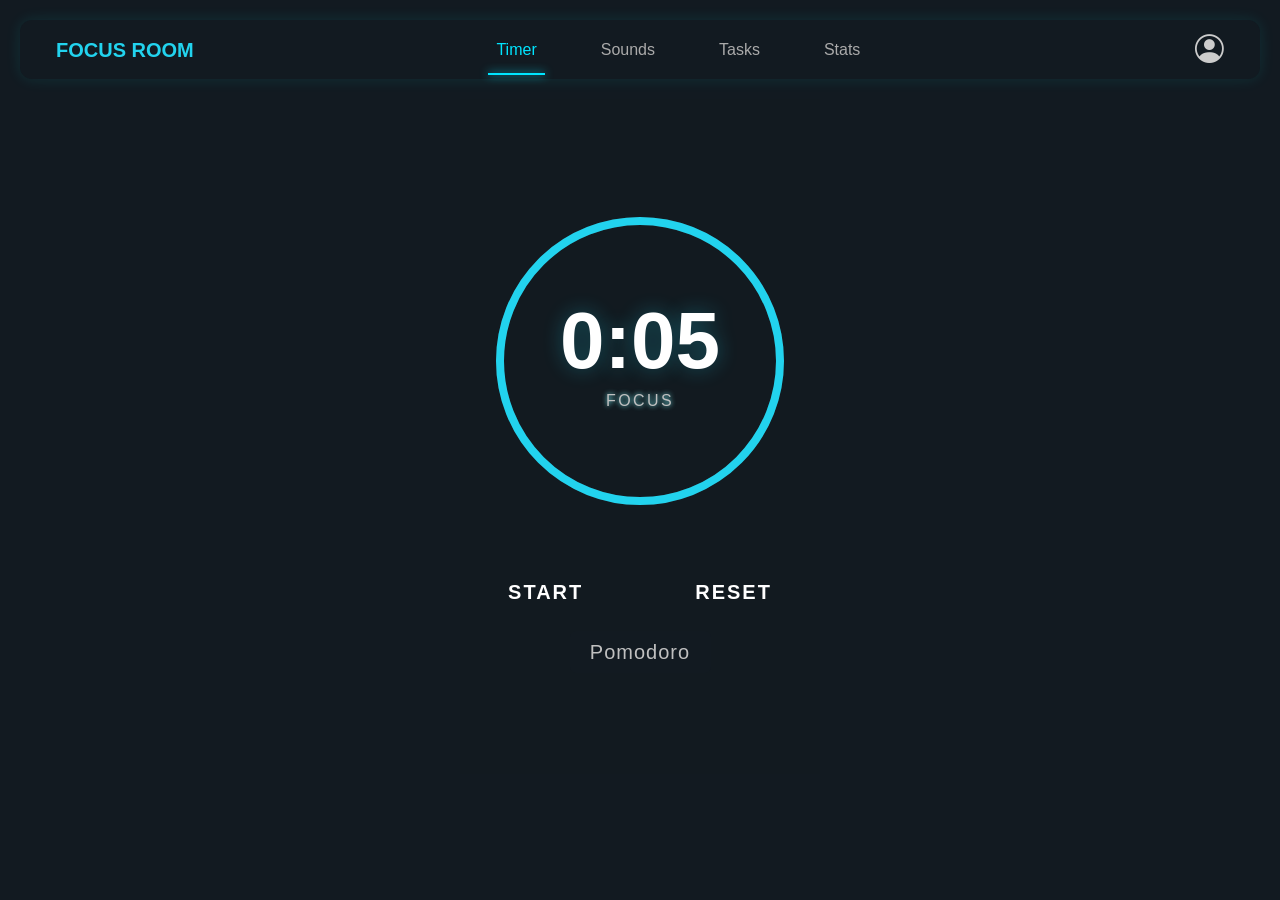
==== index.html @ 8d2d7c2c "chore: move index.html to root for deployment" ====
<!DOCTYPE html>
<html lang="en">
<head>
  <meta charset="UTF-8">
  <meta name="viewport" content="width=device-width, initial-scale=1.0">
  <link href="https://cdn.jsdelivr.net/npm/bootstrap@5.3.0/dist/css/bootstrap.min.css" rel="stylesheet">
  <link rel="stylesheet" href="https://cdn.jsdelivr.net/npm/bootstrap-icons@1.10.5/font/bootstrap-icons.css">
  <link rel="stylesheet" href="../assets/style.css">
  <title>Focus_Room</title>
</head>
<body>
    <nav class="navbar navbar-expand-lg custom-navbar px-4">
  <div class="container-fluid">

    <a class="navbar-brand fw-bold text-info" href="index.html">
      FOCUS ROOM
    </a>

    <button class="navbar-toggler" type="button" data-bs-toggle="collapse" data-bs-target="#navMenu">
      <span class="navbar-toggler-icon"></span>
    </button>

      <div class="collapse navbar-collapse justify-content-center" id="navMenu">
      <ul class="navbar-nav gap-5">

        <li class="nav-item">
          <a class="nav-link active-link" href="index.html">Timer</a>
        </li>

        <li class="nav-item">
          <a class="nav-link" href="sounds.html">Sounds</a>
        </li>

        <li class="nav-item">
          <a class="nav-link" href="tasks.html">Tasks</a>
        </li>

        <li class="nav-item">
          <a class="nav-link" href="stats.html">Stats</a>
        </li>

      </ul>
    </div>

    <div class="profile-icon ms-md-5">
      <i class="bi bi-person-circle"></i>
    </div>

  </div>
</nav>


<div class="container">
<main class="d-flex flex-column align-items-center justify-content-center min-vh-75">
    <div class="timer-container d-flex align-items-center justify-content-center position-relative">
        <svg class="progress-ring" width="300" height="300">
            <circle class="progress-ring-background" stroke="rgba(255,255,255,0.1)" stroke-width="8" fill="transparent" r="140" cx="150" cy="150"/>
            <circle class="progress-ring-circle" stroke="#22d3ee" stroke-width="8" stroke-linecap="round" fill="transparent" r="140" cx="150" cy="150"/>
        </svg>
        
        <div class="timer-display position-absolute text-center">
            <h1 id="timer-countdown" class="display-1 fw-bold mb-0">25:00</h1>
            <p id="timer-label" class="text-uppercase tracking-widest text-muted">Focus</p>
        </div>
    </div>

    <div class="controls mt-5 d-flex gap-3">
        <button id="start-btn" class="btn btn-outline-cyan btn-lg px-5">START</button>
        <button id="reset-btn" class="btn btn-outline-cyan btn-lg px-5">RESET</button>
    </div>
  <!-- Mode Selector -->
  <div class="mt-3">
    <select class="form-select w-auto mx-auto btn btn-outline-cyan" id="timer-mode">
      <option value="Pomodoro">Pomodoro</option>
      <option value="Short Break">Short Break</option>
      <option value="Long Break">Long Break</option>
    </select>
  </div>
</main>
</div>


<script src="https://cdn.jsdelivr.net/npm/bootstrap@5.3.0/dist/js/bootstrap.bundle.min.js"></script>
<script src="../js/timer.js"></script>
</body>
</html>
---- assets/style.css ----
body {
  background: #121A21;
  color: white;
  font-family: 'Segoe UI', sans-serif;
}

/* Navbar */
.custom-navbar {
  background: #121A21;
  backdrop-filter: blur(10px);
  border-radius: 12px;
  margin: 20px;
  box-shadow: 0 0 15px rgba(0, 255, 255, 0.1);
  position: sticky;
    top: 0;
    z-index: 1050;
}

.nav-link {
  color: #aaa;
  position: relative;
  transition: 0.3s;
}

.nav-link:hover {
  color: #00e5ff;
  transform: scale(1);
}

.active-link {
  color: #00e5ff !important;
}

.active-link::after {
  content: "";
  position: absolute;
  width: 100%;
  height: 2px;
  background: #00e5ff;
  bottom: -5px;
  left: 0;
  box-shadow: 0 0 10px #00e5ff;
}

.profile-icon {
  font-size: 1.8rem;
  color: #ccc;
}

/* Timer Layout */
.min-vh-75 {
    min-height: 75vh;
}

.timer-container {
    width: 320px;
    height: 320px;
}

/* SVG Ring Animation Setup */
.progress-ring-circle {
    transition: stroke-dashoffset 0.35s;
    transform: rotate(-90deg);
    transform-origin: 50% 50%;
    /* These values represent the circumference (2 * PI * r) */
    stroke-dasharray: 880; 
    stroke-dashoffset: 0;
}

.timer-display h1 {
    font-size: 5rem;
    text-shadow: 0 0 20px rgba(34, 211, 238, 0.3);
} 

/* Custom Cyan Button */
.btn-outline-cyan {
    color: var(--accent-cyan);
    border: 2px solid var(--accent-cyan);
    background: transparent;
    transition: 0.3s;
    font-weight: 700;
    letter-spacing: 2px;
}

.btn-outline-cyan:hover {
    background: var(--accent-cyan);
    color: var(--bg-dark);
    box-shadow: 0 0 20px rgba(34, 211, 238, 0.4);
}

.tracking-widest {
    letter-spacing: 0.2em;
}



* {
	margin: 0;
	padding: 0;
	box-sizing: border-box;
	
}

main{
	display: flex;
	justify-content: center;
	align-items: center;
	min-height: 100vh;
	background: rgba(18, 26, 33, 0.9);
	font-family: 'Segoe UI', sans-serif;
	
}

.container {
	display: flex;
	justify-content: center;
	align-items: center;
	width: 100%;
	height: 100%;
	padding: 0 20px;
	
}

.todo-app {
	width: 100%;
	max-width: 400px;
	padding: 2rem;
	display: flex;
	justify-content: center;
	align-items: center;
	flex-direction: column;
	gap: 30px;
	color: #00e5ff;
	border-radius: 20px;
	box-shadow: 0 0 20px rgba(34, 211, 238, 0.4);
	border: 3px solid rgba(34, 211, 238);
	backdrop-filter: blur(10px);
}

.todo-app h1 {
	font-size: 2rem;
	color: white;
}

.input-area {
	display: flex;
	justify-content: space-between;
	align-items: center;
	width: 100%;
}

.input-area input {
	flex: 1;
	padding: 10px 17px;
	font-size: 1.1rem;
	border: none;
	outline: none;
	border-radius: 22px;
	background: black;
	color: #dbdbdb;
}

.input-area button {
	display: flex;
	justify-content: center;
	align-items: center;
	margin-left: 10px;
	padding: 8px;
	border-radius: 50%;
	color: white;
	font-size: 1.1rem;
	background: black;
	border: 2px solid rgba(34, 211, 238, 0.2);
	cursor: pointer;
	transition: all 0.2s ease;
}

.input-area button:hover {
	transform: scale(1.1);
	background: rgba(34, 211, 238, 0.5);
}

.todos-container {
	display: flex;
	align-items: center;
	justify-content: center;
}

#task-list {
	width: 100%;
	
}

.empty-image {
	width: 90px;
	height: 90px;
	
}

#task-list li{
	display: flex;
	align-items: center;
	justify-content: space-between;
	background: black;
	margin-bottom: 10px;
	padding: 8px 10px;
	border-radius: 30px;
	font-size: 1.2rem;
	color: #00e5ff; /*task list text*/
	position: relative;
	transition: box-shadow 0.2s ease;
}

#task-list li:hover {
	box-shadow: 0 0 15px rgba(0, 255, 255, 0.1);
}

#task-list li .checkbox {
	min-width: 20px;
	height: 20px;
	border: 2px solid rgba(34, 211, 238, 0.5);
	background: transparent;
	border-radius: 70%;
	appearance: none;
	cursor: pointer;
	transition: all 0.2s ease;
}

#task-list li .checkbox:checked {
	background: rgba(34, 211, 238, 0.5);
	transform: scale(1.1);
}

#task-list li .checkbox:checked::before {
	content: '\2713';
	color: white;
	display: flex;
	justify-content: center;
	align-items: center;
	font-size: 1rem;
}

#task-list li span {
	flex: 1;
	margin-left: 10px;
	word-wrap: break-word;
}

#task-list li.completed span {
	/*text-decoration: 2px line-through grey;*/
	color: grey;
	
}

.task-buttons {
	display: flex;
	gap: 10px;
	margin-right:auto;
}

.task-buttons button {
	background: rgba(255,255,255,0.2);
	border: none;
	border-radius: 50%;
	width: 20px;
	height: 20px;
	color: white;
	font-size: 0.8rem;
	cursor: pointer;
	transition: all 0.2s ease;
	display: flex;
	justify-content: center;
	align-items: center;
	
}

.task-buttons button:hover {
	transform : scale(1.2);
}

.task-buttons .edit-btn {
	background: #ffbf00;
}

.stat-container {
	padding: 15px 20px;
	border-radius: 10px;
	border: 2px solid rgba(34, 211, 238, 0.2);
	display: flex;
	justify-content: space-between;
	align-items: center;
	gap: 20px;
	width: 100%;
}

.details {
	width: 100%;
}

.details h3 {
	color: white;
}

#progressbar {
	width: 100%;
	height: 7px;
	background: rgba(34, 211, 238, 0.3);
	border-radius: relative;
	margin-top: 15px;
}

#progress {
	width: 50%;
	height: 100%;
	background: rgba(34, 211, 238);
	border-radius: 20px;
	transition: width 0.3s ease;
}

#numbers {
	display: flex;
	align-items: center;
	justify-content: center;
	width: 80px;
	height: 80px;
	background: rgba(34, 211, 238, 0.1);
	border: 2px solid rgba(34, 211, 238, 0.2);
	font-weight: bold;
	color: white;
	border-radius: 50%;
	font-size: 1.5rem;
}

@media (max-width: 600px) {
	.container {
		margin: 0 20px;
		padding: 0 10px;
	}
	.todo-app {
		padding: 1.5rem;
		gap: 20px;
	}

	#numbers {
		width: 60px;
		height: 60px;
		font-size: 1rem;
	}

	.input-size input {
		font-size: 1rem;
	}

	#task-list li {
		font-size: 1rem;
	}
} 
#timer-label{
    color: #C0C0C0 !important ;
    font-weight: 400;
    text-shadow: 0 0 5px #7df9ff;
}

#timer-mode{
    background-color: #121A21;     
    color: #C0C0C0;  
    font-weight: 500;   
    font-size: 20px;    
    letter-spacing: 1px;
    border: none;
}

/*Stats Css*/
.tracking-widest {
    letter-spacing: 0.15em;
}

.card.glow {
    border-width: 2px !important;
    border-radius: 12px;
    box-shadow: 0 0 15px rgba(0, 242, 255, 0.1); 
    transition: all 0.3s ease;
}

.card.glow:hover {
    box-shadow: 0 0 25px rgba(0, 242, 255, 0.25);
    transform: translateY(-2px);
	cursor: pointer;
}

.border-info {
    border-color: #22d3ee !important; 
}

.text-info {
    color: #22d3ee !important;
}

.display-1.text-info {
    text-shadow: 0 0 20px rgba(0, 242, 255, 0.5);
}

#weeklyChart {
    width: 100% !important;
    height: 250px !important;
}
/* Custom grid for 5 columns on large screens */
.sound-main{
	/*margin: 20px 0;*/
	background: rgba(18, 26, 33, 0.9);
	display: flex;
    flex-direction: column;
    align-items: center;  /* Horizontal centering */
    justify-content: center; 
    min-height: 80vh;     /* Ensures it takes up the screen */
    padding-top: 40px;
}


main .container {
    width: 100%;
}


@media (min-width: 992px) {
    .col-lg-2-4 {
        flex: 0 0 auto;
        width: 20%;
    }
}

.sound-card {
    background: rgba(18, 26, 33, 0.8) !important;
    border: 1px solid rgba(34, 211, 238, 0.2) !important;
    border-radius: 20px !important;
    backdrop-filter: blur(12px);
    text-align: center;
    transition: all 0.3s ease;
    cursor: pointer;
    user-select: none;
}

.sound-card:hover {
    border-color: var(--accent-cyan) !important;
    transform: scale(1.01);
	/*background: var(--accent-cyan);*/
    color: var(--bg-dark);
    box-shadow: 0 0 10px rgba(34, 211, 238, 0.4);
}

.sound-card.active {
    background: rgba(34, 211, 238, 0.1) !important;
    border-color: var(--accent-cyan) !important;
    box-shadow: 0 0 15px rgba(34, 211, 238, 0.2);
}

.icon-display {
    font-size: 2.5rem;
    color: white;
    margin-bottom: 10px;
    display: block;
}

.card-title {
    color: white;
    font-size: 1.3rem;
    font-weight: bold;
}

/* Status Dot Indicator */
.status-indicator {
    margin-top: 10px;
    display: flex;
    align-items: center;
    justify-content: center;
    gap: 8px;
}

.dot {
    height: 8px;
    width: 8px;
    background: var(--accent-cyan);
    border-radius: 50%;
    display: inline-block;
}

.active .dot {
    background: var(--accent-cyan);
    box-shadow: 0 0 8px var(--accent-cyan);
}

.active .status-text {
    color: var(--accent-cyan);
    font-weight: bold;
}

/* MUTE ICON DEFAULT (UNMUTED = WHITE) */
.mute-toggle {
    color: white;
    cursor: pointer;
    transition: 0.2s ease;
}

/* MUTED STATE */
.mute-toggle.muted {
    color: grey;
}

/* PLAY / PAUSE BUTTON STYLE */
.play-btn,
.pause-btn {
    width: 30px;
    height: 30px;
    border-radius: 50%;
    background-color: #6c757d; /* bootstrap grey */
    border: none;
    display: flex;
    align-items: center;
    justify-content: center;
    padding: 0;
}

/* ICON INSIDE BUTTON */
.play-btn i,
.pause-btn{
    color: white;
    font-size: 1.2rem;
}

/* HOVER EFFECT */
.play-btn:hover,
.pause-btn:hover {
    background: rgba(34, 211, 238, 0.5);
}
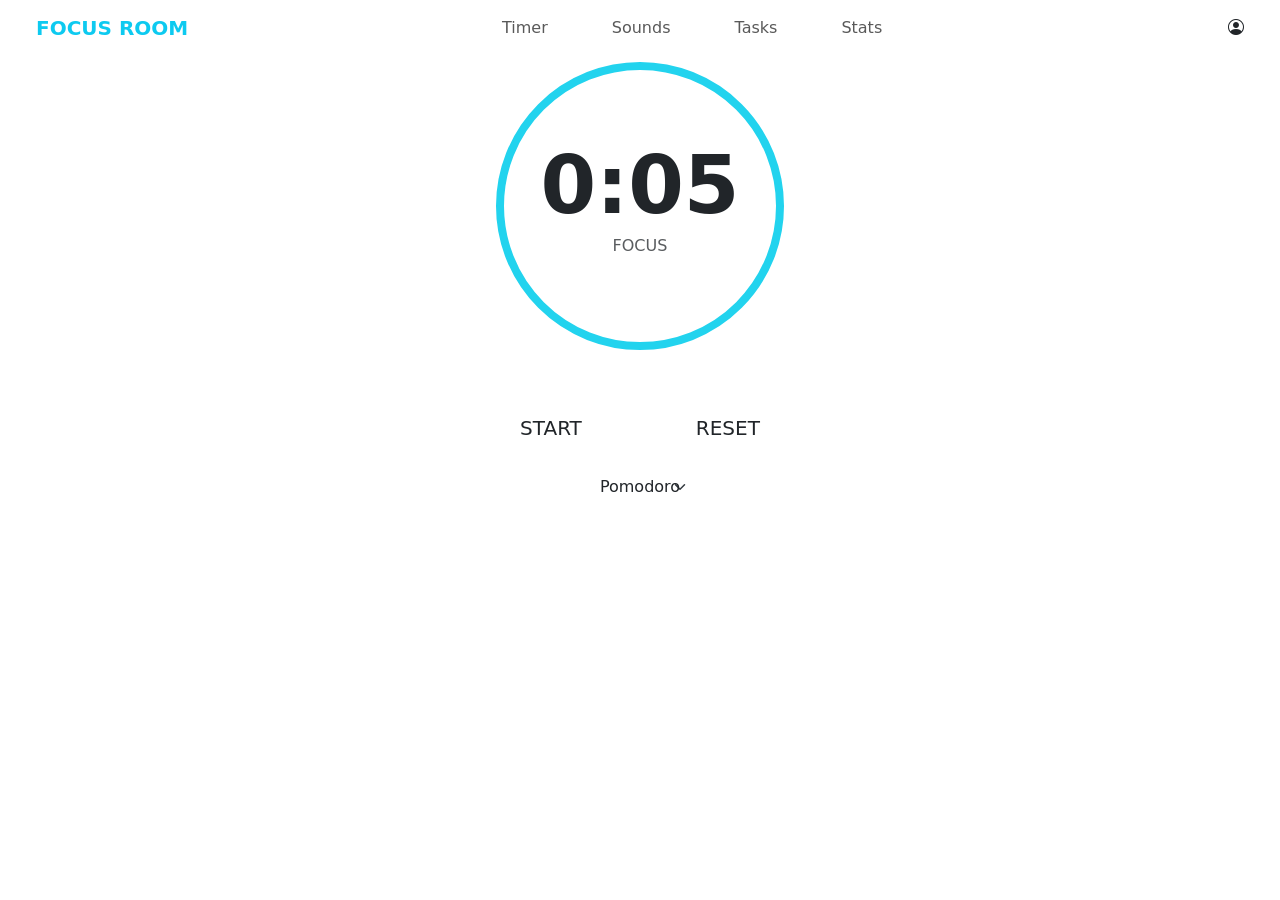
==== commit 17cd680d: "set up the correct path" ====
--- a/index.html
+++ b/index.html
@@ -5,7 +5,7 @@
   <meta name="viewport" content="width=device-width, initial-scale=1.0">
   <link href="https://cdn.jsdelivr.net/npm/bootstrap@5.3.0/dist/css/bootstrap.min.css" rel="stylesheet">
   <link rel="stylesheet" href="https://cdn.jsdelivr.net/npm/bootstrap-icons@1.10.5/font/bootstrap-icons.css">
-  <link rel="stylesheet" href="../assets/style.css">
+  <link rel="stylesheet" href="../Focus-Room/assets/style.css">
   <title>Focus_Room</title>
 </head>
 <body>
@@ -28,15 +28,15 @@
         </li>
 
         <li class="nav-item">
-          <a class="nav-link" href="sounds.html">Sounds</a>
+          <a class="nav-link" href="../Focus-Room/assets/sounds.html">Sounds</a>
         </li>
 
         <li class="nav-item">
-          <a class="nav-link" href="tasks.html">Tasks</a>
+          <a class="nav-link" href="../Focus-Room/assets/tasks.html">Tasks</a>
         </li>
 
         <li class="nav-item">
-          <a class="nav-link" href="stats.html">Stats</a>
+          <a class="nav-link" href="../Focus-Room/assets/stats.html">Stats</a>
         </li>
 
       </ul>
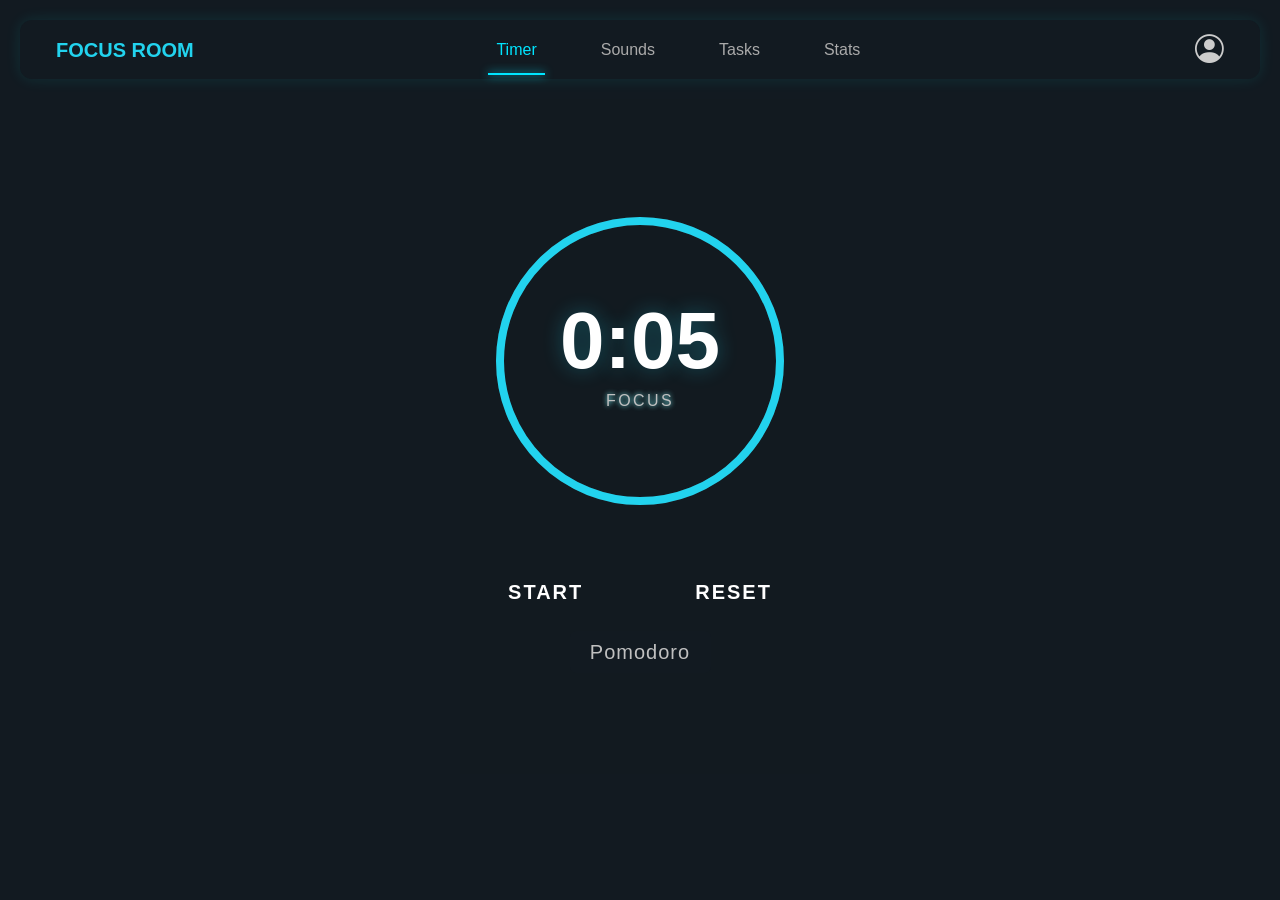
==== commit 06f9e220: "Path  correction" ====
--- a/index.html
+++ b/index.html
@@ -5,7 +5,7 @@
   <meta name="viewport" content="width=device-width, initial-scale=1.0">
   <link href="https://cdn.jsdelivr.net/npm/bootstrap@5.3.0/dist/css/bootstrap.min.css" rel="stylesheet">
   <link rel="stylesheet" href="https://cdn.jsdelivr.net/npm/bootstrap-icons@1.10.5/font/bootstrap-icons.css">
-  <link rel="stylesheet" href="../Focus-Room/assets/style.css">
+  <link rel="stylesheet" href="assets/style.css">
   <title>Focus_Room</title>
 </head>
 <body>
@@ -28,15 +28,15 @@
         </li>
 
         <li class="nav-item">
-          <a class="nav-link" href="../Focus-Room/assets/sounds.html">Sounds</a>
+          <a class="nav-link" href="assets/sounds.html">Sounds</a>
         </li>
 
         <li class="nav-item">
-          <a class="nav-link" href="../Focus-Room/assets/tasks.html">Tasks</a>
+          <a class="nav-link" href="assets/tasks.html">Tasks</a>
         </li>
 
         <li class="nav-item">
-          <a class="nav-link" href="../Focus-Room/assets/stats.html">Stats</a>
+          <a class="nav-link" href="assets/stats.html">Stats</a>
         </li>
 
       </ul>
@@ -81,6 +81,6 @@
 
 
 <script src="https://cdn.jsdelivr.net/npm/bootstrap@5.3.0/dist/js/bootstrap.bundle.min.js"></script>
-<script src="../js/timer.js"></script>
+<script src="js/timer.js"></script>
 </body>
 </html>
--- a/assets/style.css
+++ b/assets/style.css
@@ -0,0 +1,536 @@
+body {
+  background: #121A21;
+  color: white;
+  font-family: 'Segoe UI', sans-serif;
+}
+
+/* Navbar */
+.custom-navbar {
+  background: #121A21;
+  backdrop-filter: blur(10px);
+  border-radius: 12px;
+  margin: 20px;
+  box-shadow: 0 0 15px rgba(0, 255, 255, 0.1);
+  position: sticky;
+    top: 0;
+    z-index: 1050;
+}
+
+.nav-link {
+  color: #aaa;
+  position: relative;
+  transition: 0.3s;
+}
+
+.nav-link:hover {
+  color: #00e5ff;
+  transform: scale(1);
+}
+
+.active-link {
+  color: #00e5ff !important;
+}
+
+.active-link::after {
+  content: "";
+  position: absolute;
+  width: 100%;
+  height: 2px;
+  background: #00e5ff;
+  bottom: -5px;
+  left: 0;
+  box-shadow: 0 0 10px #00e5ff;
+}
+
+.profile-icon {
+  font-size: 1.8rem;
+  color: #ccc;
+}
+
+/* Timer Layout */
+.min-vh-75 {
+    min-height: 75vh;
+}
+
+.timer-container {
+    width: 320px;
+    height: 320px;
+}
+
+/* SVG Ring Animation Setup */
+.progress-ring-circle {
+    transition: stroke-dashoffset 0.35s;
+    transform: rotate(-90deg);
+    transform-origin: 50% 50%;
+    /* These values represent the circumference (2 * PI * r) */
+    stroke-dasharray: 880; 
+    stroke-dashoffset: 0;
+}
+
+.timer-display h1 {
+    font-size: 5rem;
+    text-shadow: 0 0 20px rgba(34, 211, 238, 0.3);
+} 
+
+/* Custom Cyan Button */
+.btn-outline-cyan {
+    color: var(--accent-cyan);
+    border: 2px solid var(--accent-cyan);
+    background: transparent;
+    transition: 0.3s;
+    font-weight: 700;
+    letter-spacing: 2px;
+}
+
+.btn-outline-cyan:hover {
+    background: var(--accent-cyan);
+    color: var(--bg-dark);
+    box-shadow: 0 0 20px rgba(34, 211, 238, 0.4);
+}
+
+.tracking-widest {
+    letter-spacing: 0.2em;
+}
+
+
+
+* {
+	margin: 0;
+	padding: 0;
+	box-sizing: border-box;
+	
+}
+
+main{
+	display: flex;
+	justify-content: center;
+	align-items: center;
+	min-height: 100vh;
+	background: rgba(18, 26, 33, 0.9);
+	font-family: 'Segoe UI', sans-serif;
+	
+}
+
+.container {
+	display: flex;
+	justify-content: center;
+	align-items: center;
+	width: 100%;
+	height: 100%;
+	padding: 0 20px;
+	
+}
+
+.todo-app {
+	width: 100%;
+	max-width: 400px;
+	padding: 2rem;
+	display: flex;
+	justify-content: center;
+	align-items: center;
+	flex-direction: column;
+	gap: 30px;
+	color: #00e5ff;
+	border-radius: 20px;
+	box-shadow: 0 0 20px rgba(34, 211, 238, 0.4);
+	border: 3px solid rgba(34, 211, 238);
+	backdrop-filter: blur(10px);
+}
+
+.todo-app h1 {
+	font-size: 2rem;
+	color: white;
+}
+
+.input-area {
+	display: flex;
+	justify-content: space-between;
+	align-items: center;
+	width: 100%;
+}
+
+.input-area input {
+	flex: 1;
+	padding: 10px 17px;
+	font-size: 1.1rem;
+	border: none;
+	outline: none;
+	border-radius: 22px;
+	background: black;
+	color: #dbdbdb;
+}
+
+.input-area button {
+	display: flex;
+	justify-content: center;
+	align-items: center;
+	margin-left: 10px;
+	padding: 8px;
+	border-radius: 50%;
+	color: white;
+	font-size: 1.1rem;
+	background: black;
+	border: 2px solid rgba(34, 211, 238, 0.2);
+	cursor: pointer;
+	transition: all 0.2s ease;
+}
+
+.input-area button:hover {
+	transform: scale(1.1);
+	background: rgba(34, 211, 238, 0.5);
+}
+
+.todos-container {
+	display: flex;
+	align-items: center;
+	justify-content: center;
+}
+
+#task-list {
+	width: 100%;
+	
+}
+
+.empty-image {
+	width: 90px;
+	height: 90px;
+	
+}
+
+#task-list li{
+	display: flex;
+	align-items: center;
+	justify-content: space-between;
+	background: black;
+	margin-bottom: 10px;
+	padding: 8px 10px;
+	border-radius: 30px;
+	font-size: 1.2rem;
+	color: #00e5ff; /*task list text*/
+	position: relative;
+	transition: box-shadow 0.2s ease;
+}
+
+#task-list li:hover {
+	box-shadow: 0 0 15px rgba(0, 255, 255, 0.1);
+}
+
+#task-list li .checkbox {
+	min-width: 20px;
+	height: 20px;
+	border: 2px solid rgba(34, 211, 238, 0.5);
+	background: transparent;
+	border-radius: 70%;
+	appearance: none;
+	cursor: pointer;
+	transition: all 0.2s ease;
+}
+
+#task-list li .checkbox:checked {
+	background: rgba(34, 211, 238, 0.5);
+	transform: scale(1.1);
+}
+
+#task-list li .checkbox:checked::before {
+	content: '\2713';
+	color: white;
+	display: flex;
+	justify-content: center;
+	align-items: center;
+	font-size: 1rem;
+}
+
+#task-list li span {
+	flex: 1;
+	margin-left: 10px;
+	word-wrap: break-word;
+}
+
+#task-list li.completed span {
+	/*text-decoration: 2px line-through grey;*/
+	color: grey;
+	
+}
+
+.task-buttons {
+	display: flex;
+	gap: 10px;
+	margin-right:auto;
+}
+
+.task-buttons button {
+	background: rgba(255,255,255,0.2);
+	border: none;
+	border-radius: 50%;
+	width: 20px;
+	height: 20px;
+	color: white;
+	font-size: 0.8rem;
+	cursor: pointer;
+	transition: all 0.2s ease;
+	display: flex;
+	justify-content: center;
+	align-items: center;
+	
+}
+
+.task-buttons button:hover {
+	transform : scale(1.2);
+}
+
+.task-buttons .edit-btn {
+	background: #ffbf00;
+}
+
+.stat-container {
+	padding: 15px 20px;
+	border-radius: 10px;
+	border: 2px solid rgba(34, 211, 238, 0.2);
+	display: flex;
+	justify-content: space-between;
+	align-items: center;
+	gap: 20px;
+	width: 100%;
+}
+
+.details {
+	width: 100%;
+}
+
+.details h3 {
+	color: white;
+}
+
+#progressbar {
+	width: 100%;
+	height: 7px;
+	background: rgba(34, 211, 238, 0.3);
+	border-radius: relative;
+	margin-top: 15px;
+}
+
+#progress {
+	width: 50%;
+	height: 100%;
+	background: rgba(34, 211, 238);
+	border-radius: 20px;
+	transition: width 0.3s ease;
+}
+
+#numbers {
+	display: flex;
+	align-items: center;
+	justify-content: center;
+	width: 80px;
+	height: 80px;
+	background: rgba(34, 211, 238, 0.1);
+	border: 2px solid rgba(34, 211, 238, 0.2);
+	font-weight: bold;
+	color: white;
+	border-radius: 50%;
+	font-size: 1.5rem;
+}
+
+@media (max-width: 600px) {
+	.container {
+		margin: 0 20px;
+		padding: 0 10px;
+	}
+	.todo-app {
+		padding: 1.5rem;
+		gap: 20px;
+	}
+
+	#numbers {
+		width: 60px;
+		height: 60px;
+		font-size: 1rem;
+	}
+
+	.input-size input {
+		font-size: 1rem;
+	}
+
+	#task-list li {
+		font-size: 1rem;
+	}
+} 
+#timer-label{
+    color: #C0C0C0 !important ;
+    font-weight: 400;
+    text-shadow: 0 0 5px #7df9ff;
+}
+
+#timer-mode{
+    background-color: #121A21;     
+    color: #C0C0C0;  
+    font-weight: 500;   
+    font-size: 20px;    
+    letter-spacing: 1px;
+    border: none;
+}
+
+/*Stats Css*/
+.tracking-widest {
+    letter-spacing: 0.15em;
+}
+
+.card.glow {
+    border-width: 2px !important;
+    border-radius: 12px;
+    box-shadow: 0 0 15px rgba(0, 242, 255, 0.1); 
+    transition: all 0.3s ease;
+}
+
+.card.glow:hover {
+    box-shadow: 0 0 25px rgba(0, 242, 255, 0.25);
+    transform: translateY(-2px);
+	cursor: pointer;
+}
+
+.border-info {
+    border-color: #22d3ee !important; 
+}
+
+.text-info {
+    color: #22d3ee !important;
+}
+
+.display-1.text-info {
+    text-shadow: 0 0 20px rgba(0, 242, 255, 0.5);
+}
+
+#weeklyChart {
+    width: 100% !important;
+    height: 250px !important;
+}
+/* Custom grid for 5 columns on large screens */
+.sound-main{
+	/*margin: 20px 0;*/
+	background: rgba(18, 26, 33, 0.9);
+	display: flex;
+    flex-direction: column;
+    align-items: center;  /* Horizontal centering */
+    justify-content: center; 
+    min-height: 80vh;     /* Ensures it takes up the screen */
+    padding-top: 40px;
+}
+
+
+main .container {
+    width: 100%;
+}
+
+
+@media (min-width: 992px) {
+    .col-lg-2-4 {
+        flex: 0 0 auto;
+        width: 20%;
+    }
+}
+
+.sound-card {
+    background: rgba(18, 26, 33, 0.8) !important;
+    border: 1px solid rgba(34, 211, 238, 0.2) !important;
+    border-radius: 20px !important;
+    backdrop-filter: blur(12px);
+    text-align: center;
+    transition: all 0.3s ease;
+    cursor: pointer;
+    user-select: none;
+}
+
+.sound-card:hover {
+    border-color: var(--accent-cyan) !important;
+    transform: scale(1.01);
+	/*background: var(--accent-cyan);*/
+    color: var(--bg-dark);
+    box-shadow: 0 0 10px rgba(34, 211, 238, 0.4);
+}
+
+.sound-card.active {
+    background: rgba(34, 211, 238, 0.1) !important;
+    border-color: var(--accent-cyan) !important;
+    box-shadow: 0 0 15px rgba(34, 211, 238, 0.2);
+}
+
+.icon-display {
+    font-size: 2.5rem;
+    color: white;
+    margin-bottom: 10px;
+    display: block;
+}
+
+.card-title {
+    color: white;
+    font-size: 1.3rem;
+    font-weight: bold;
+}
+
+/* Status Dot Indicator */
+.status-indicator {
+    margin-top: 10px;
+    display: flex;
+    align-items: center;
+    justify-content: center;
+    gap: 8px;
+}
+
+.dot {
+    height: 8px;
+    width: 8px;
+    background: var(--accent-cyan);
+    border-radius: 50%;
+    display: inline-block;
+}
+
+.active .dot {
+    background: var(--accent-cyan);
+    box-shadow: 0 0 8px var(--accent-cyan);
+}
+
+.active .status-text {
+    color: var(--accent-cyan);
+    font-weight: bold;
+}
+
+/* MUTE ICON DEFAULT (UNMUTED = WHITE) */
+.mute-toggle {
+    color: white;
+    cursor: pointer;
+    transition: 0.2s ease;
+}
+
+/* MUTED STATE */
+.mute-toggle.muted {
+    color: grey;
+}
+
+/* PLAY / PAUSE BUTTON STYLE */
+.play-btn,
+.pause-btn {
+    width: 30px;
+    height: 30px;
+    border-radius: 50%;
+    background-color: #6c757d; /* bootstrap grey */
+    border: none;
+    display: flex;
+    align-items: center;
+    justify-content: center;
+    padding: 0;
+}
+
+/* ICON INSIDE BUTTON */
+.play-btn i,
+.pause-btn{
+    color: white;
+    font-size: 1.2rem;
+}
+
+/* HOVER EFFECT */
+.play-btn:hover,
+.pause-btn:hover {
+    background: rgba(34, 211, 238, 0.5);
+}
+
+
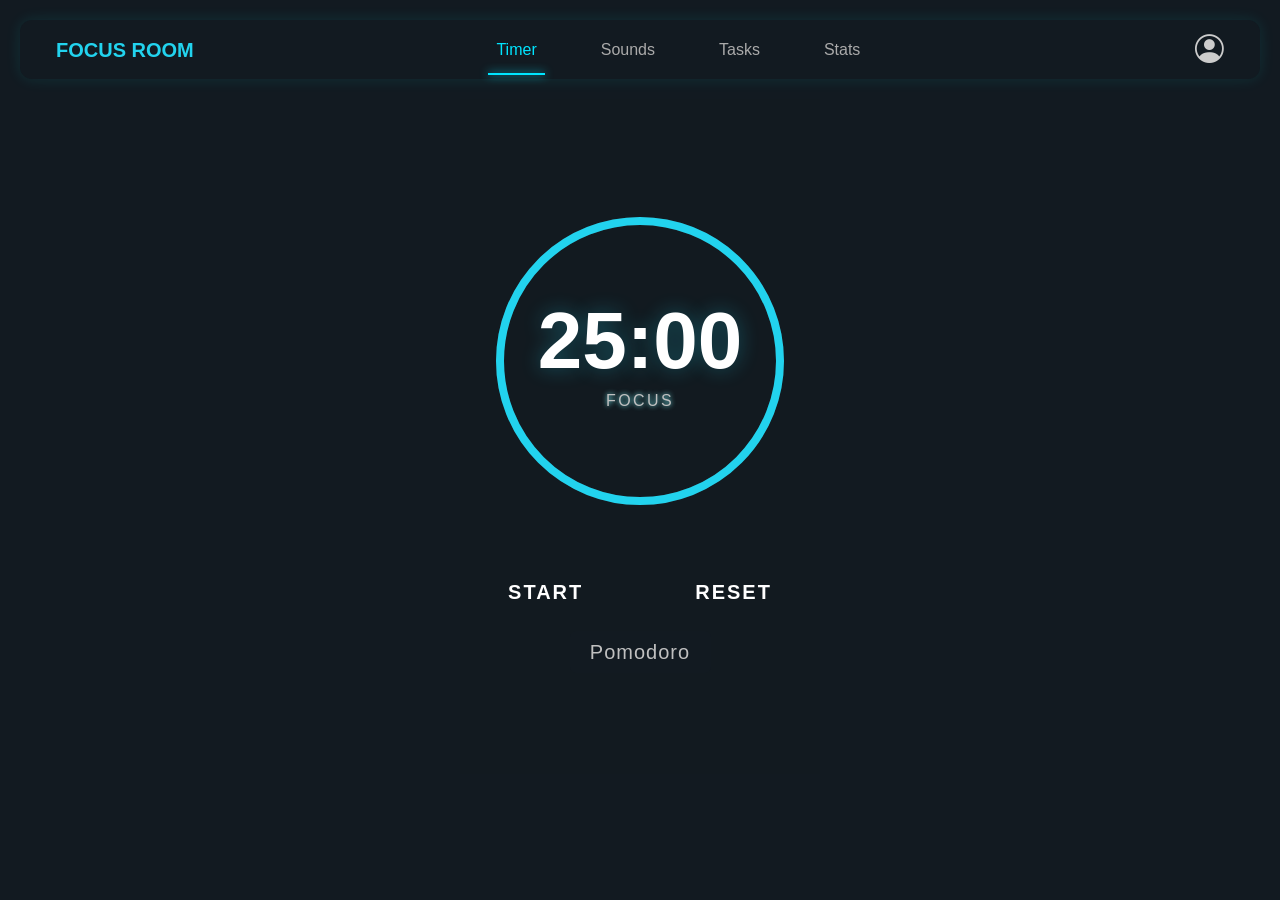
==== commit 9b390fa0: "Update navbar brand link to point to parent directory" ====
--- a/index.html
+++ b/index.html
@@ -12,7 +12,7 @@
     <nav class="navbar navbar-expand-lg custom-navbar px-4">
   <div class="container-fluid">
 
-    <a class="navbar-brand fw-bold text-info" href="index.html">
+    <a class="navbar-brand fw-bold text-info" href="../index.html">
       FOCUS ROOM
     </a>
 
@@ -83,4 +83,4 @@
 <script src="https://cdn.jsdelivr.net/npm/bootstrap@5.3.0/dist/js/bootstrap.bundle.min.js"></script>
 <script src="js/timer.js"></script>
 </body>
-</html>+</html>
